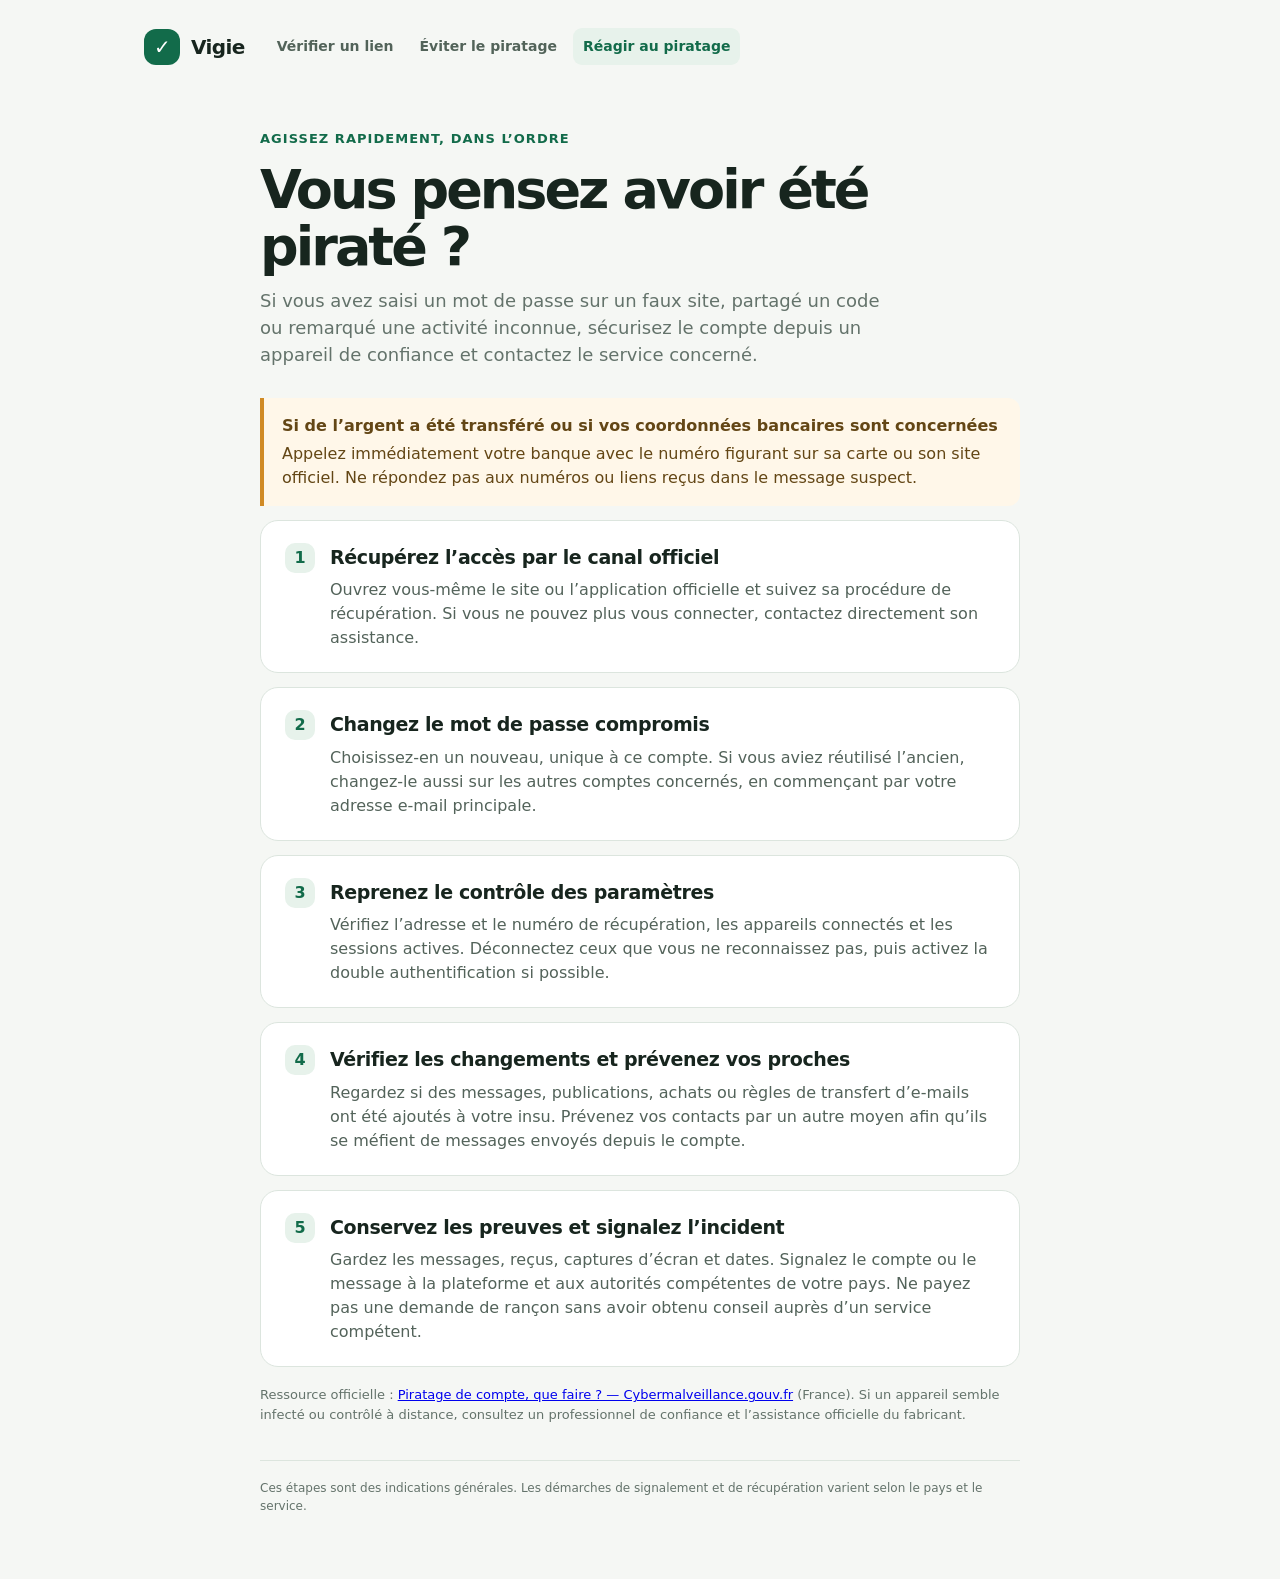
==== incident.html @ 7473dafe "Ajoute le site Vigie en trois pages" ====
<!doctype html>
<html lang="fr">
<head>
  <meta charset="utf-8"><meta name="viewport" content="width=device-width, initial-scale=1"><meta name="theme-color" content="#f5f7f4">
  <meta name="description" content="Les premières mesures à prendre si un compte ou un appareil semble piraté.">
  <title>Réagir après un piratage — Vigie</title><link rel="stylesheet" href="styles.css">
</head>
<body><div class="wrap">
  <header class="site-header"><a class="brand" href="index.html"><span class="mark" aria-hidden="true">✓</span> Vigie</a><nav class="nav" aria-label="Navigation principale"><a href="index.html">Vérifier un lien</a><a href="prevention.html">Éviter le piratage</a><a aria-current="page" href="incident.html">Réagir au piratage</a></nav></header>
  <main class="page">
    <div class="eyebrow">Agissez rapidement, dans l’ordre</div><h1>Vous pensez avoir été piraté ?</h1>
    <p class="intro">Si vous avez saisi un mot de passe sur un faux site, partagé un code ou remarqué une activité inconnue, sécurisez le compte depuis un appareil de confiance et contactez le service concerné.</p>
    <div class="callout"><strong>Si de l’argent a été transféré ou si vos coordonnées bancaires sont concernées</strong>Appelez immédiatement votre banque avec le numéro figurant sur sa carte ou son site officiel. Ne répondez pas aux numéros ou liens reçus dans le message suspect.</div>
    <article class="page-card"><div class="step"><span class="stepnum">1</span><div><h2>Récupérez l’accès par le canal officiel</h2><p>Ouvrez vous-même le site ou l’application officielle et suivez sa procédure de récupération. Si vous ne pouvez plus vous connecter, contactez directement son assistance.</p></div></div></article>
    <article class="page-card"><div class="step"><span class="stepnum">2</span><div><h2>Changez le mot de passe compromis</h2><p>Choisissez-en un nouveau, unique à ce compte. Si vous aviez réutilisé l’ancien, changez-le aussi sur les autres comptes concernés, en commençant par votre adresse e-mail principale.</p></div></div></article>
    <article class="page-card"><div class="step"><span class="stepnum">3</span><div><h2>Reprenez le contrôle des paramètres</h2><p>Vérifiez l’adresse et le numéro de récupération, les appareils connectés et les sessions actives. Déconnectez ceux que vous ne reconnaissez pas, puis activez la double authentification si possible.</p></div></div></article>
    <article class="page-card"><div class="step"><span class="stepnum">4</span><div><h2>Vérifiez les changements et prévenez vos proches</h2><p>Regardez si des messages, publications, achats ou règles de transfert d’e-mails ont été ajoutés à votre insu. Prévenez vos contacts par un autre moyen afin qu’ils se méfient de messages envoyés depuis le compte.</p></div></div></article>
    <article class="page-card"><div class="step"><span class="stepnum">5</span><div><h2>Conservez les preuves et signalez l’incident</h2><p>Gardez les messages, reçus, captures d’écran et dates. Signalez le compte ou le message à la plateforme et aux autorités compétentes de votre pays. Ne payez pas une demande de rançon sans avoir obtenu conseil auprès d’un service compétent.</p></div></div></article>
    <p class="note">Ressource officielle : <a href="https://www.cybermalveillance.gouv.fr/tous-nos-contenus/fiches-reflexes/piratage-de-compte" target="_blank" rel="noopener noreferrer">Piratage de compte, que faire ? — Cybermalveillance.gouv.fr</a> (France). Si un appareil semble infecté ou contrôlé à distance, consultez un professionnel de confiance et l’assistance officielle du fabricant.</p>
  </main><footer>Ces étapes sont des indications générales. Les démarches de signalement et de récupération varient selon le pays et le service.</footer>
</div></body></html>
---- styles.css ----
:root { color-scheme: light; --ink:#17251e; --muted:#64736b; --green:#126b4a; --mint:#e7f2eb; --line:#dce5de; --paper:#fff; --bg:#f5f7f4; --amber:#9a5a08; --red:#ad3434; }
    * { box-sizing:border-box }
    body { margin:0; font:16px/1.5 Inter,ui-sans-serif,system-ui,-apple-system,BlinkMacSystemFont,"Segoe UI",sans-serif; color:var(--ink); background:var(--bg) }
    .wrap { max-width:1040px; margin:auto; padding:28px 24px 64px }
    header { display:flex; align-items:center; justify-content:space-between; margin-bottom:76px }
    .brand { display:flex; gap:11px; align-items:center; font-weight:750; letter-spacing:-.03em; font-size:20px }
    .mark { width:36px;height:36px;border-radius:12px;background:var(--green);display:grid;place-items:center;color:white }
    .local { font-size:13px;color:var(--muted);display:flex;align-items:center;gap:8px }
    .dot { width:8px;height:8px;border-radius:50%;background:#37a36f }
    main { max-width:760px; margin:0 auto }
    .eyebrow { color:var(--green);font-weight:700;font-size:13px;letter-spacing:.08em;text-transform:uppercase }
    h1 { margin:12px 0 12px; font-size:clamp(34px,6vw,54px);line-height:1.06;letter-spacing:-.055em }
    .intro { margin:0;color:var(--muted);font-size:18px;max-width:640px }
    .panel { background:var(--paper);border:1px solid var(--line);border-radius:20px;padding:24px;margin-top:32px;box-shadow:0 12px 32px #1936270a }
    label { display:block;font-weight:650;margin-bottom:10px }
    .inputrow { display:flex;gap:10px }
    input { min-width:0;flex:1;border:1px solid #cbd8ce;border-radius:11px;padding:14px 15px;font:inherit;outline:none }
    input:focus { border-color:var(--green);box-shadow:0 0 0 3px #126b4a1c }
    button { border:0;border-radius:11px;padding:0 20px;background:var(--green);color:white;font:inherit;font-weight:700;cursor:pointer }
    button:hover { background:#0d583c }
    .hint { margin:10px 0 0;color:var(--muted);font-size:13px }
    #result { display:none;margin-top:20px }
    .summary { display:flex;align-items:flex-start;gap:14px;padding:18px;border-radius:14px;background:var(--mint) }
    .summary.warn { background:#fff4df }.summary.danger { background:#fff0ef }
    .symbol { flex:none;width:34px;height:34px;border-radius:50%;background:white;display:grid;place-items:center;font-weight:800;color:var(--green) }
    .warn .symbol { color:var(--amber) }.danger .symbol { color:var(--red) }
    .summary h2 { margin:0;font-size:18px;line-height:1.3 }.summary p { margin:5px 0 0;color:#53635a;font-size:14px }
    .scoreline { margin:17px 0 10px;display:flex;justify-content:space-between;color:var(--muted);font-size:13px }
    .track {height:7px;background:#e8ede9;border-radius:9px;overflow:hidden}.fill {height:100%;width:0;background:var(--green);transition:width .25s}.fill.warn{background:#d08a24}.fill.danger{background:#c94b43}
    .checks { list-style:none;padding:0;margin:16px 0 0;border-top:1px solid var(--line) }
    .checks li { display:flex;gap:11px;padding:12px 0;border-bottom:1px solid var(--line);font-size:14px }
    .badge { flex:none;width:20px;height:20px;border-radius:50%;background:#e8f3eb;color:var(--green);display:grid;place-items:center;font-size:12px;font-weight:800 }
    .badge.bad {background:#fff0df;color:var(--amber)}.badge.good {background:#f0f2f0;color:#637168}
    .checks strong {display:block;font-weight:650}.checks small{display:block;color:var(--muted);margin-top:2px;font-size:13px}
    .note { margin-top:18px;color:var(--muted);font-size:13px }
    .how { display:grid;grid-template-columns:repeat(3,1fr);gap:14px;margin-top:38px }
    .how article { padding:17px;border:1px solid var(--line);border-radius:14px;background:#ffffff8a }
    .how b {display:block;font-size:14px;margin-bottom:5px}.how p{margin:0;color:var(--muted);font-size:13px}
    footer {max-width:760px;margin:36px auto 0;color:var(--muted);font-size:12px;border-top:1px solid var(--line);padding-top:18px}
    @media(max-width:600px){header{margin-bottom:48px}.wrap{padding:20px 16px 40px}.panel{padding:18px}.inputrow{flex-direction:column}button{height:48px}.how{grid-template-columns:1fr}}
    .site-header { gap:22px; flex-wrap:wrap; margin-bottom:64px }
    .site-header .brand { color:var(--ink); text-decoration:none; flex:none }
    .nav { display:flex; gap:6px; align-items:center; flex:1; flex-wrap:wrap }
    .nav a { color:#526359; text-decoration:none; font-size:14px; font-weight:600; padding:8px 10px; border-radius:9px }
    .nav a:hover,.nav a[aria-current="page"] { color:var(--green); background:var(--mint) }
    .page { max-width:760px; margin:0 auto }
    .page .intro { margin-bottom:30px }
    .page-card { background:var(--paper); border:1px solid var(--line); border-radius:18px; padding:22px 24px; margin:14px 0 }
    .page-card h2 { margin:0 0 7px; font-size:19px; letter-spacing:-.02em }
    .page-card p { margin:0; color:#53635a }
    .page-card ul,.page-card ol { margin:10px 0 0; padding-left:22px; color:#53635a }
    .page-card li { padding:3px 0 }
    .step { display:flex; gap:15px; align-items:flex-start }
    .stepnum { flex:none; height:30px; width:30px; display:grid; place-items:center; border-radius:10px; color:var(--green); background:var(--mint); font-weight:750 }
    .callout { border-left:4px solid #d08a24; background:#fff7e9; padding:16px 18px; border-radius:0 12px 12px 0; color:#634615 }
    .callout strong { display:block; margin-bottom:4px }
    .page-link { display:inline-flex; margin-top:8px; font-weight:700; color:var(--green); text-decoration:none }
    .page-link:hover { text-decoration:underline }
    @media(max-width:760px){.site-header{margin-bottom:42px}.nav{order:3;flex-basis:100%;overflow-x:auto;flex-wrap:nowrap}.nav a{white-space:nowrap}.site-header .local{margin-left:auto}}
    @media(max-width:600px){.page-card{padding:18px}}
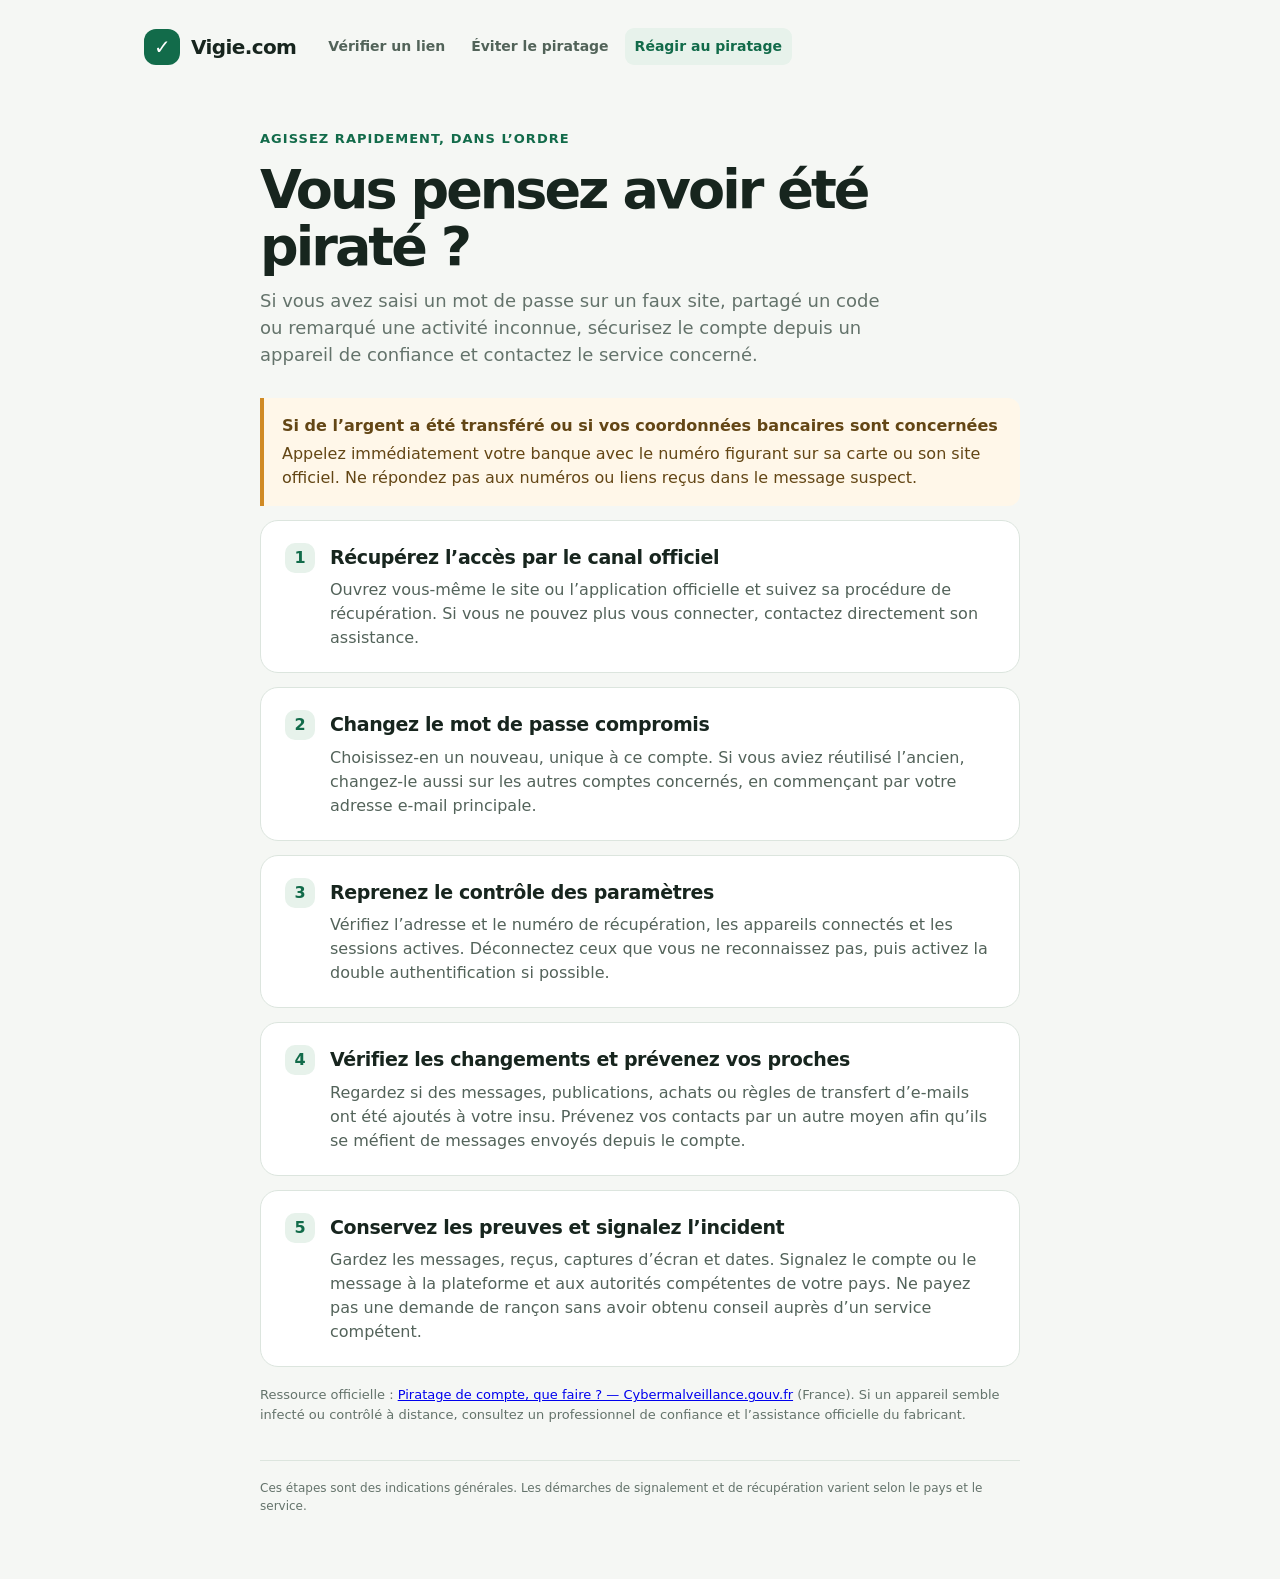
==== commit 9d655fc0: "Renomme le site en Vigie.com" ====
--- a/incident.html
+++ b/incident.html
@@ -3,10 +3,10 @@
 <head>
   <meta charset="utf-8"><meta name="viewport" content="width=device-width, initial-scale=1"><meta name="theme-color" content="#f5f7f4">
   <meta name="description" content="Les premières mesures à prendre si un compte ou un appareil semble piraté.">
-  <title>Réagir après un piratage — Vigie</title><link rel="stylesheet" href="styles.css">
+  <title>Réagir après un piratage — Vigie.com</title><link rel="stylesheet" href="styles.css?v=2">
 </head>
 <body><div class="wrap">
-  <header class="site-header"><a class="brand" href="index.html"><span class="mark" aria-hidden="true">✓</span> Vigie</a><nav class="nav" aria-label="Navigation principale"><a href="index.html">Vérifier un lien</a><a href="prevention.html">Éviter le piratage</a><a aria-current="page" href="incident.html">Réagir au piratage</a></nav></header>
+  <header class="site-header"><a class="brand" href="index.html"><span class="mark" aria-hidden="true">✓</span> Vigie.com</a><nav class="nav" aria-label="Navigation principale"><a href="index.html">Vérifier un lien</a><a href="prevention.html">Éviter le piratage</a><a aria-current="page" href="incident.html">Réagir au piratage</a></nav></header>
   <main class="page">
     <div class="eyebrow">Agissez rapidement, dans l’ordre</div><h1>Vous pensez avoir été piraté ?</h1>
     <p class="intro">Si vous avez saisi un mot de passe sur un faux site, partagé un code ou remarqué une activité inconnue, sécurisez le compte depuis un appareil de confiance et contactez le service concerné.</p>
--- a/styles.css
+++ b/styles.css
@@ -56,5 +56,5 @@
     .callout strong { display:block; margin-bottom:4px }
     .page-link { display:inline-flex; margin-top:8px; font-weight:700; color:var(--green); text-decoration:none }
     .page-link:hover { text-decoration:underline }
-    @media(max-width:760px){.site-header{margin-bottom:42px}.nav{order:3;flex-basis:100%;overflow-x:auto;flex-wrap:nowrap}.nav a{white-space:nowrap}.site-header .local{margin-left:auto}}
+    @media(max-width:760px){.site-header{margin-bottom:42px}.nav{order:3;flex-basis:100%;overflow:visible;flex-wrap:wrap}.nav a{white-space:nowrap}.site-header .local{margin-left:auto}}
     @media(max-width:600px){.page-card{padding:18px}}
